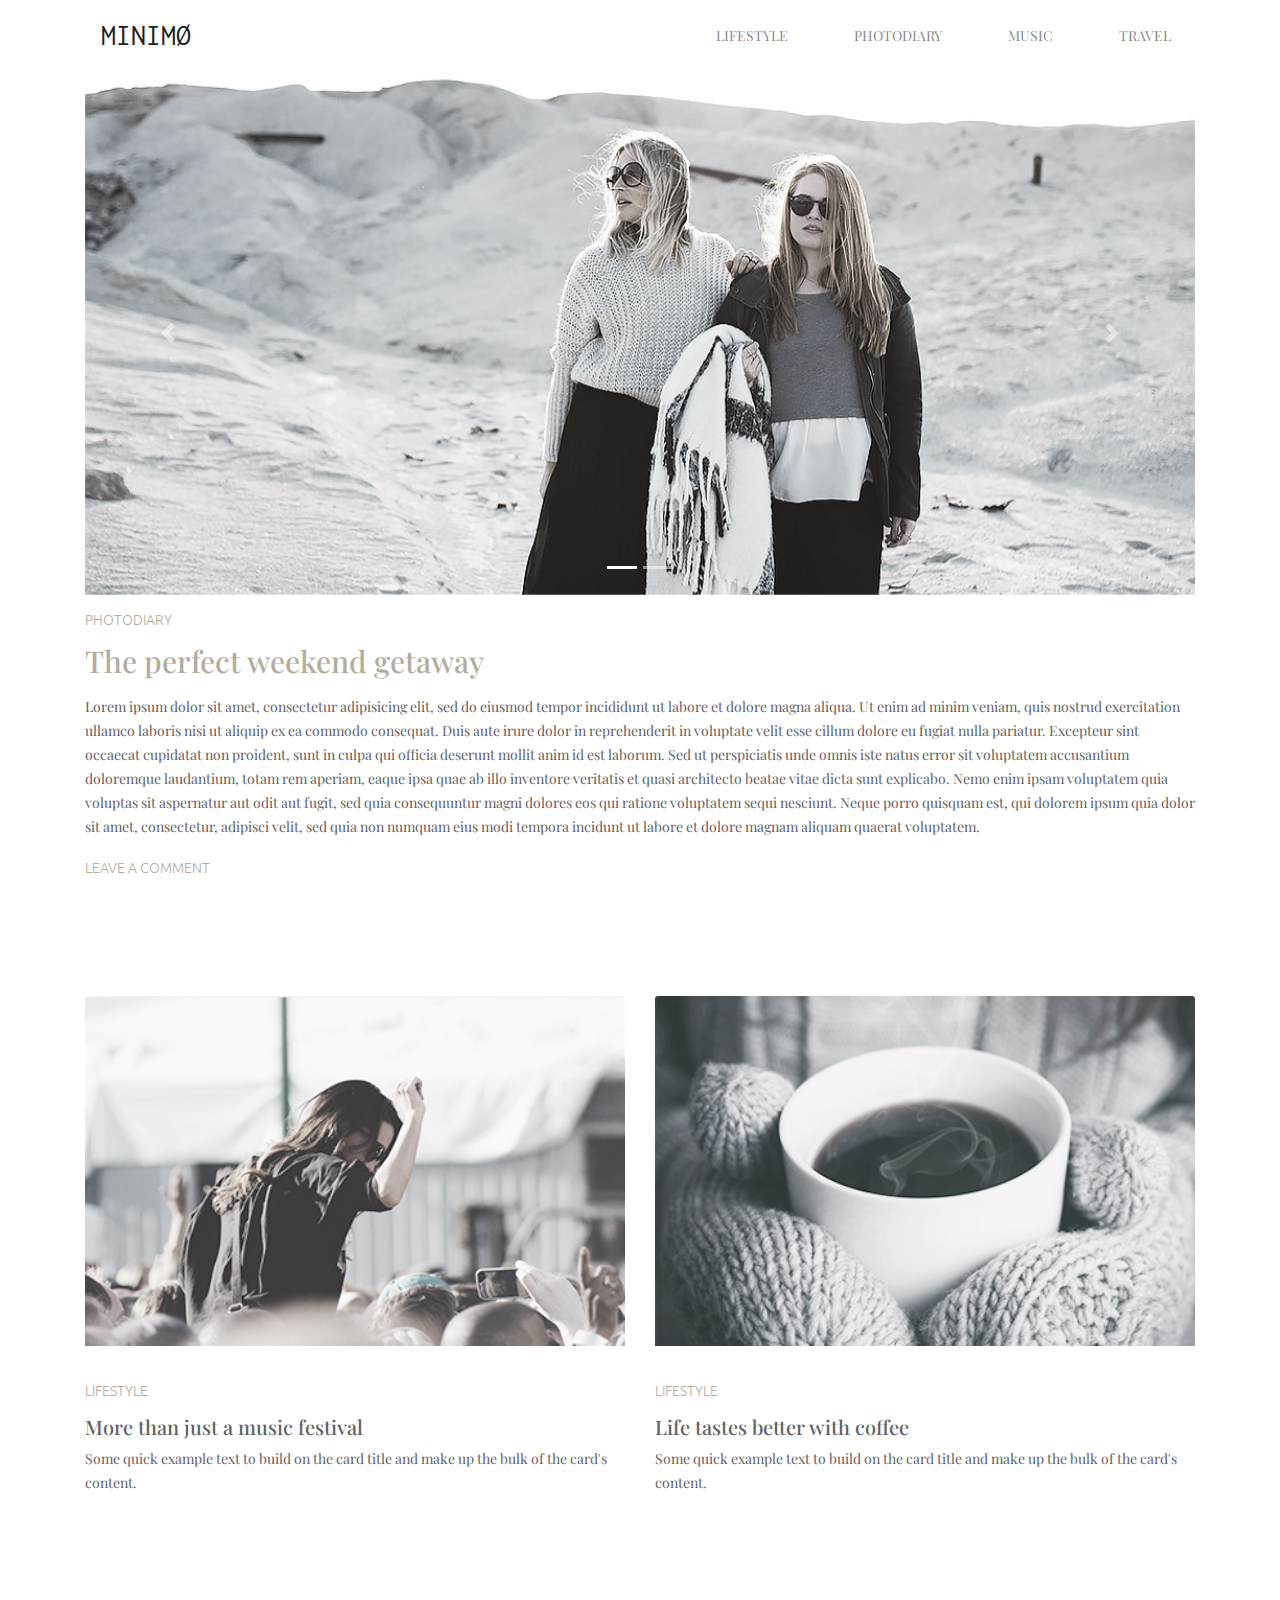
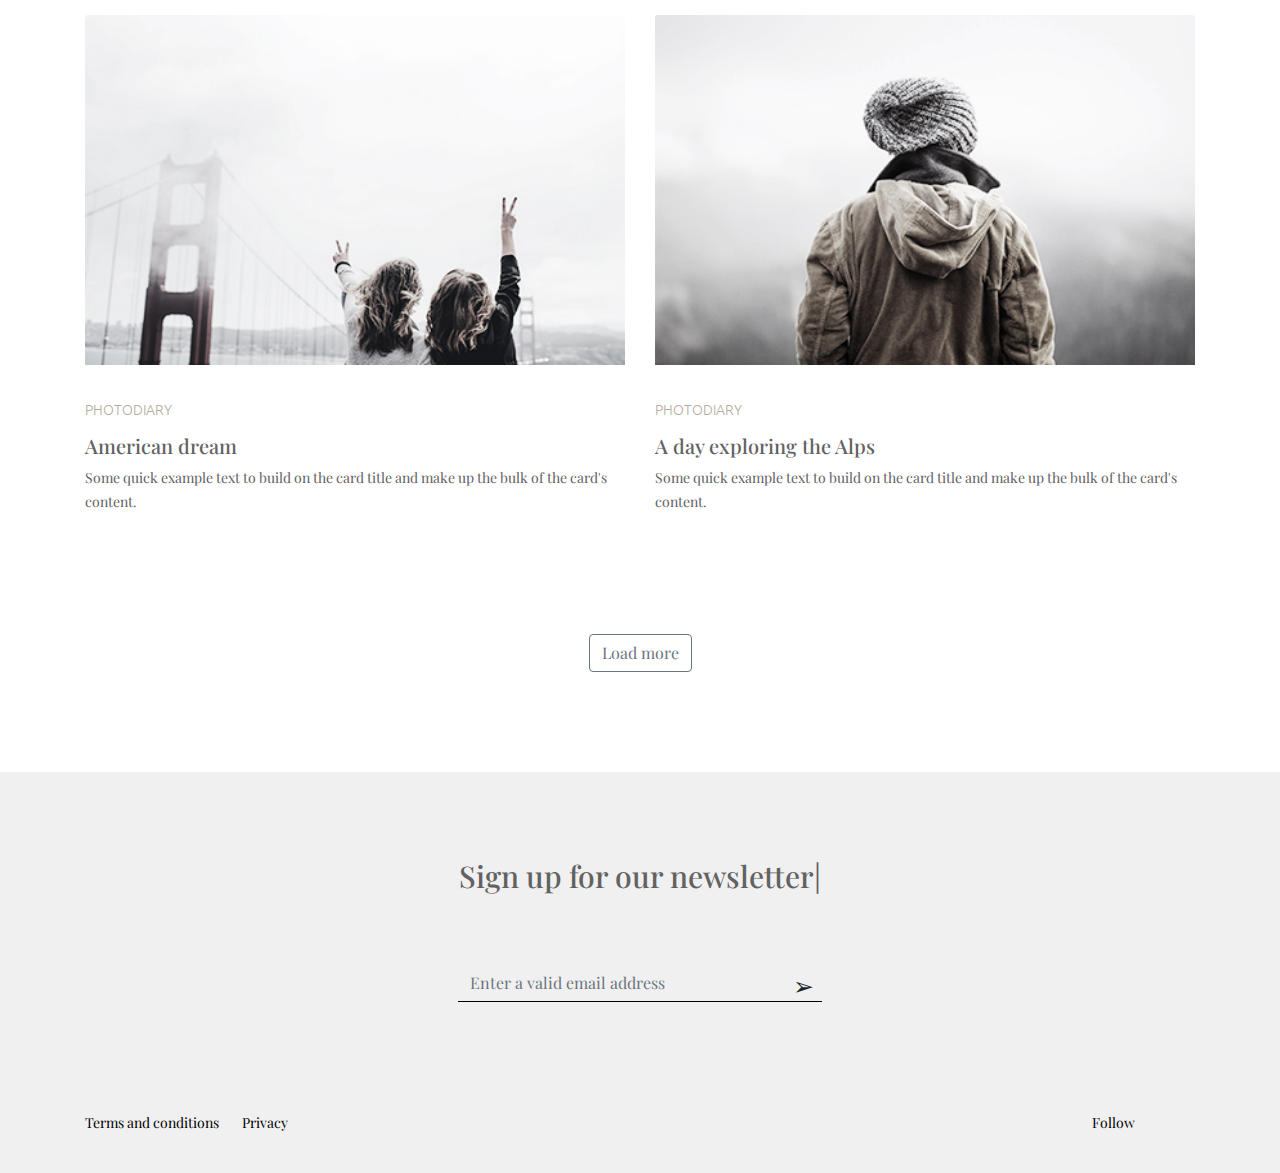
==== index.html @ 40b37865 "New site" ====
<!doctype html>
<html lang="en">
<head>
  
  <meta charset="utf-8">
  <meta name="viewport" content="width=device-width, initial-scale=1, shrink-to-fit=no">
  <link href="https://fonts.googleapis.com/css?family=Inconsolata:400,700|Playfair+Display|Ubuntu:300&display=swap&subset=latin-ext" rel="stylesheet">
  <script src="https://kit.fontawesome.com/ecbe6a66c0.js" crossorigin="anonymous"></script>
  <link rel="stylesheet" href="bootstrap/css/bootstrap.min.css">
  <link rel="stylesheet" href="css/style.css">
  <title>Minimo</title>
</head>
<body>
 
  <header>
    <div class="container">
      <nav class="navbar navbar-expand-lg navbar-light">
        <a class="navbar-brand" href="#">minimø</a>
        <button class="navbar-toggler" type="button" data-toggle="collapse" data-target="#navbarSupportedContent" aria-controls="navbarSupportedContent" aria-expanded="false" aria-label="Toggle navigation">
          <span class="navbar-toggler-icon"></span>
        </button>

        <div class="collapse navbar-collapse" id="navbarSupportedContent">
          <ul class="navbar-nav ml-auto">
            <li class="nav-item"><a class="nav-link" href="#">Lifestyle</a></li>
            <li class="nav-item"><a class="nav-link" href="#">Photodiary</a></li>
            <li class="nav-item"><a class="nav-link" href="#">Music</a></li>
            <li class="nav-item"><a class="nav-link" href="#">Travel</a></li>
          </ul>
        </div>
      </nav>
    </div>
  </header>
  
  <div class="container slider">
    <div id="carouselExampleControls" class="carousel slide carousel-fade" data-ride="carousel">
      <ol class="carousel-indicators">
        <li data-target="#carouselExampleControls" data-slide-to="0" class="active"></li>
        <li data-target="#carouselExampleControls" data-slide-to="1"></li>
      </ol>
      <div class="carousel-inner">
        <div class="carousel-item active">
          <img src="img/bg.jpg" class="d-block w-100" alt="...">
        </div>
        <div class="carousel-item">
          <img src="https://picsum.photos/g/1062/501" class="d-block w-100" alt="...">
        </div>
      </div>
      <a class="carousel-control-prev" href="#carouselExampleControls" role="button" data-slide="prev">
        <span class="carousel-control-prev-icon" aria-hidden="true"></span>
        <span class="sr-only">Previous</span>
      </a>
      <a class="carousel-control-next" href="#carouselExampleControls" role="button" data-slide="next">
        <span class="carousel-control-next-icon" aria-hidden="true"></span>
        <span class="sr-only">Next</span>
      </a>
    </div>
  </div>
  <!-- /.container slider -->
  
  <div class="container">
    <div class="row">
      <div class="col">
        <div class="single-post">
          <h3 class="post-category">Photodiary</h3>
          <h2 class="post-title"><a href="#">The perfect weekend getaway</a></h2>
          <p>Lorem ipsum dolor sit amet, consectetur adipisicing elit, sed do eiusmod tempor incididunt ut labore et dolore magna aliqua. Ut enim ad minim veniam, quis nostrud exercitation ullamco laboris nisi ut aliquip ex ea commodo consequat. Duis aute irure dolor in reprehenderit in voluptate velit esse cillum dolore eu fugiat nulla pariatur. Excepteur sint occaecat cupidatat non proident, sunt in culpa qui officia deserunt mollit anim id est laborum. Sed ut perspiciatis unde omnis iste natus error sit voluptatem accusantium doloremque laudantium, totam rem aperiam, eaque ipsa quae ab illo inventore veritatis et quasi architecto beatae vitae dicta sunt explicabo. Nemo enim ipsam voluptatem quia voluptas sit aspernatur aut odit aut fugit, sed quia consequuntur magni dolores eos qui ratione voluptatem sequi nesciunt. Neque porro quisquam est, qui dolorem ipsum quia dolor sit amet, consectetur, adipisci velit, sed quia non numquam eius modi tempora incidunt ut labore et dolore magnam aliquam quaerat voluptatem.</p>
          <p><a href="#" class="link-more">Leave a comment</a></p>
        </div>
      </div>
    </div>
  </div>
  
  <div class="grid-posts">
    <div class="container">
      <div class="row">
        <div class="col-md-6">
          <div class="card">
            <img src="img/thumb1.jpg" class="card-img-top" alt="...">
            <div class="card-body">
              <h3 class="post-category">Lifestyle</h3>
              <h5 class="post-title">More than just a music festival</h5>
              <p class="card-text">Some quick example text to build on the card title and make up the bulk of the card's content.</p>
            </div>
          </div>
        </div>
        <div class="col-md-6">
          <div class="card">
            <img src="img/thumb3.jpg" class="card-img-top" alt="...">
            <div class="card-body">
              <h3 class="post-category">Lifestyle</h3>
              <h5 class="post-title">Life tastes better with coffee</h5>
              <p class="card-text">Some quick example text to build on the card title and make up the bulk of the card's content.</p>
            </div>
          </div>
        </div>
        <div class="col-md-6">
          <div class="card">
            <img src="img/thumb2.jpg" class="card-img-top" alt="...">
            <div class="card-body">
              <h3 class="post-category">Photodiary</h3>
              <h5 class="post-title">American dream</h5>
              <p class="card-text">Some quick example text to build on the card title and make up the bulk of the card's content.</p>
            </div>
          </div>
        </div>
        <div class="col-md-6">
          <div class="card">
            <img src="img/thumb4.jpg" class="card-img-top" alt="...">
            <div class="card-body">
              <h3 class="post-category">Photodiary</h3>
              <h5 class="post-title">A day exploring the Alps</h5>
              <p class="card-text">Some quick example text to build on the card title and make up the bulk of the card's content.</p>
            </div>
          </div>
        </div>
        
        <div class="col text-center after-posts">
          <button type="button" class="btn btn-outline-secondary load-more">Load more<span class="spinner-grow spinner-grow-sm" role="status" aria-hidden="true"></span></button>
        </div>
        
      </div>
    </div>
  </div>
  
  <!-- section -->
  
  <section class="signup">
    <div class="container">
      <div class="row">
        <div class="col">
          <h3 class="text-center">Sign up for our newsletter|</h3>
          
          <form>
            <div class="form-row">
              <div class="col-lg-4 offset-lg-4 col-md-6 offset-md-3 form-input">
                <input type="email" class="form-control" placeholder="Enter a valid email address" required>
                <button class="btn" type="submit">&#10146</button>
              </div>
            </div>
          </form>
        </div>
      </div>
    </div>
  </section>
  
  <footer>
    <div class="container">
      <div class="d-sm-flex justify-content-between">
        <div class="footer-left">
        <a href="#">Terms and conditions</a>
        <a href="#">Privacy</a>
      </div>
      <div class="footer-right">
        <span>Follow</span>
        <a href="#"><i class="fab fa-facebook-f"></i></a>
        <a href="#"><i class="fab fa-twitter"></i></a>
        <a href="#"><i class="fab fa-instagram"></i></a>
      </div>
    </div>
  </div>
</footer>

<script src="js/jquery-3.4.1.min.js"></script>
<script src="js/popper.min.js" ></script>
<script src="bootstrap/js/bootstrap.min.js"></script>
<script src="js/main.js"></script>
</body>
</html>
---- css/style.css ----
body{
	min-width: 320px;
	font-size: 14px;
	font-family: 'Playfair Display', serif;
	color: #626262;
}

img{
	max-width: 100%;
	height: auto;
}

a{
	color: #b4ad9e;
}
a:hover{
	color: #898377;
}
p{
    line-height: 1.5rem;
}
h2, h3 {
    margin: 1rem 0;
    font-size: 30px;
}
header .navbar-light{
	background-color: #fff;
}
header .navbar-brand{
	font-family: 'Inconsolata', monospace;
	font-size: 30px;
	color: #000;
	text-transform: uppercase;
}
header .nav-item{
	text-transform: uppercase;
	margin-left: 50px;
}
header .nav-item a::after{
	content: '';
	display: block;
	width: 100%;
	background-color: #ccc;
	height: 1px;
	transform: scale(0);
	transition: all .3s;
}
header .nav-item a:hover::after{
	transform: scale(1);
}

.post-category,
.link-more {
    font-family: 'Ubuntu', sans-serif;
    font-size: 14px;
    color: #b4ad9e;
    text-transform: uppercase;
    font-weight: 300;
}
.post-title {
    color: #626262;
}

.grid-posts {
    margin-top: 100px;
    margin-bottom: 100px;
}
.grid-posts .card {
    border: 0;
    margin-bottom: 100px;
}
.grid-posts .card-body {
    padding-left: 0;
    padding-right: 0;
}
.grid-posts .card-img-top {
    max-height: 350px;
}
.LOAD-MORE {
    padding: 1REM 2REM;
    border-color: #626262;
    border-radius: 0;
}
.load-more span{
    display: none;
}
.signup {
    background-color: #f0f0f0;
    padding: 70px 0;
}
signup h3{
    color: #333;
}
.signup form{
    margin-top: 70px;
}
.signup .form-input{
    position: relative;
}
.signup .form-control{
    border: 0;
    border-bottom: 1px solid #000;
    border-radius: 0;
    background-color: transparent;
}
.signup .form-control:focus{
    box-shadow: none;
}
.form-input .btn{
    position: absolute;
    right: 0;
    top: -5px;
    font-size: 25px;
}
footer {
    background-color: #f0f0f0;
    padding: 40px 0;
    color: #000;
}
.footer-left a{
    color: #000;
    margin-right: 20px; 
}
.footer-right a{
    color: #626262;
    margin-left: 20px; 
}


/* Large Devices, Wide Screens */
@media only screen and (max-width : 1200px) {
	
}

@media only screen and (max-width : 1199px) {
	.grid-posts .card-img-top {
    max-height: 300px;
}
}

/* Medium Devices, Desktops */
@media only screen and (max-width : 992px) {
	.grid-posts .card-img-top {
    max-height: 220px;
}
}

@media only screen and (max-width : 991px) {
	
}

/* Small Devices, Tablets */
@media only screen and (max-width : 768px) {
    
}

@media only screen and (max-width : 767px) {
	.grid-posts .card-img-top {
    max-height: 100%;
}
}

/* Extra Small Devices, Phones */
@media only screen and (max-width : 480px) {
	
}
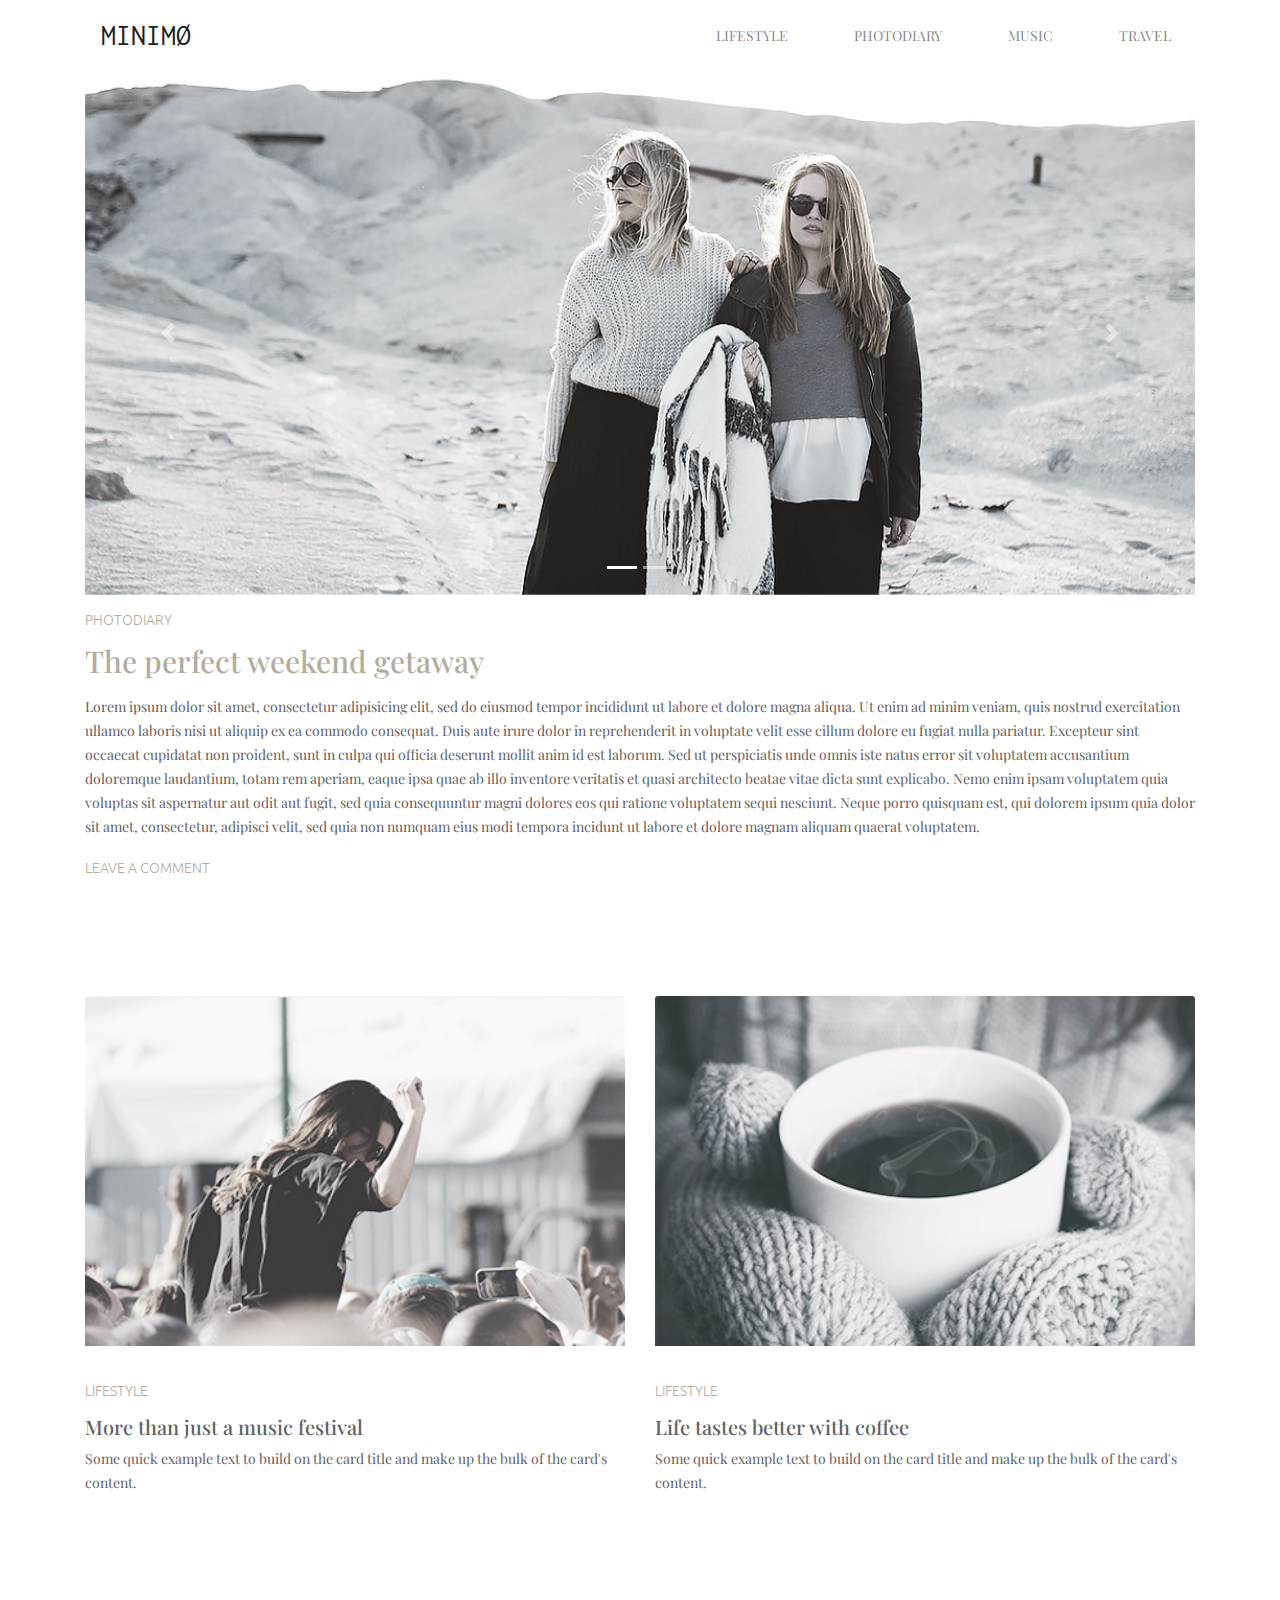
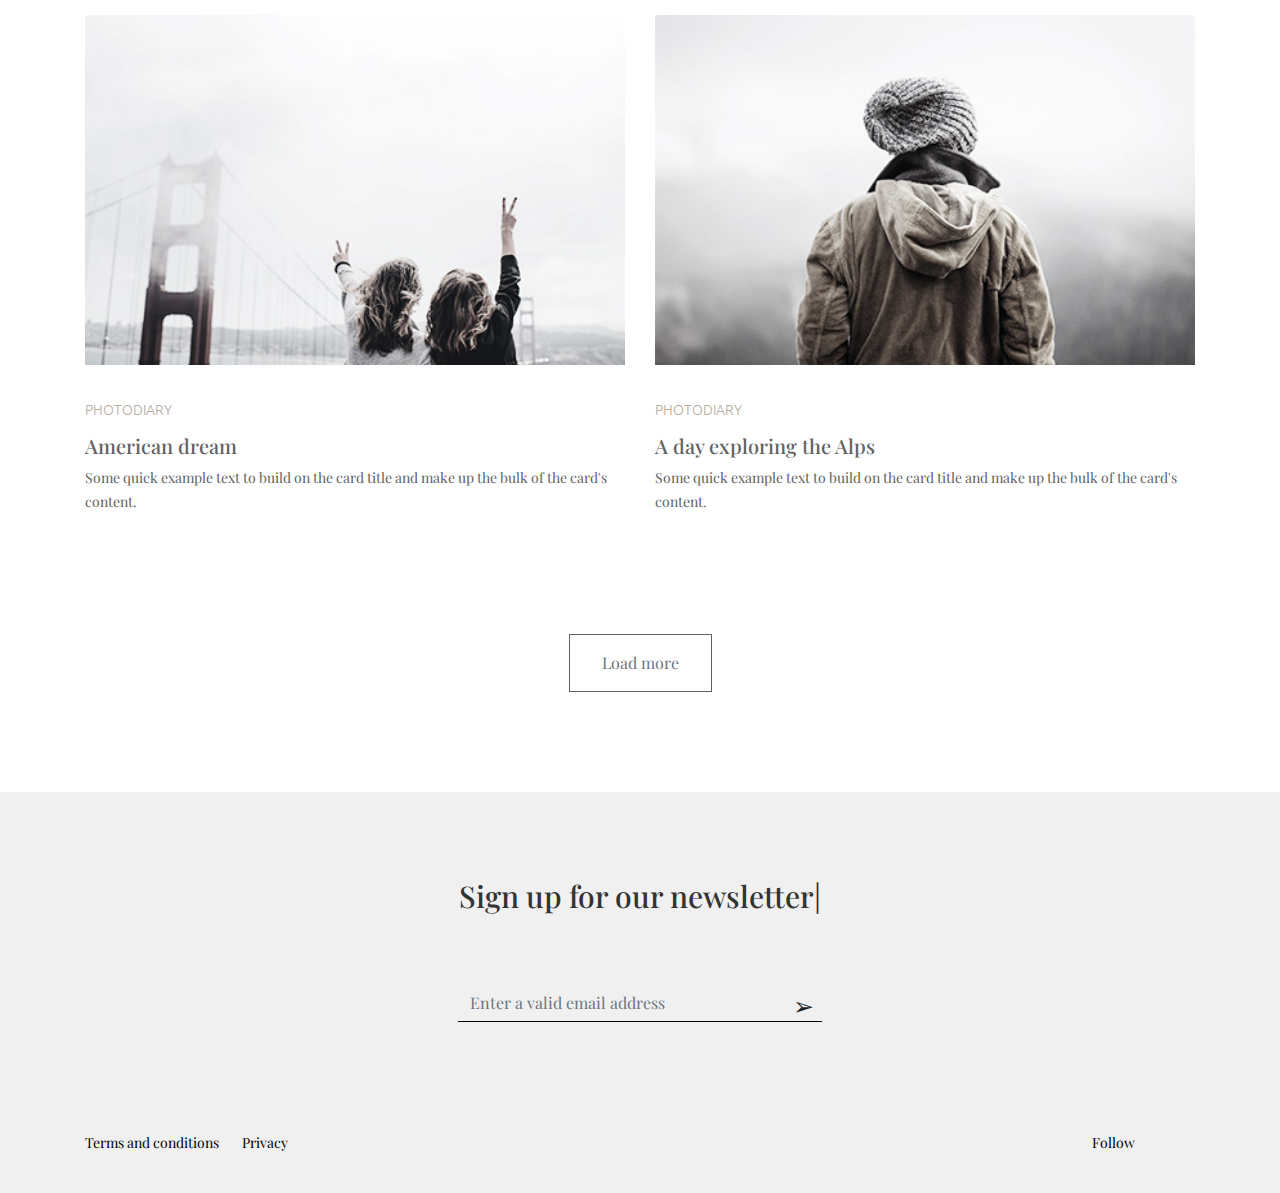
==== commit 6f489eb9: "new js code" ====
--- a/index.html
+++ b/index.html
@@ -1,11 +1,9 @@
 <!doctype html>
 <html lang="en">
 <head>
-  
   <meta charset="utf-8">
   <meta name="viewport" content="width=device-width, initial-scale=1, shrink-to-fit=no">
   <link href="https://fonts.googleapis.com/css?family=Inconsolata:400,700|Playfair+Display|Ubuntu:300&display=swap&subset=latin-ext" rel="stylesheet">
-  <script src="https://kit.fontawesome.com/ecbe6a66c0.js" crossorigin="anonymous"></script>
   <link rel="stylesheet" href="bootstrap/css/bootstrap.min.css">
   <link rel="stylesheet" href="css/style.css">
   <title>Minimo</title>
@@ -116,8 +114,11 @@
         </div>
         
         <div class="col text-center after-posts">
-          <button type="button" class="btn btn-outline-secondary load-more">Load more<span class="spinner-grow spinner-grow-sm" role="status" aria-hidden="true"></span></button>
-        </div>
+					<button type="button" class="btn btn-outline-secondary load-more">
+						Load more
+						<span class="spinner-grow spinner-grow-sm" role="status" aria-hidden="true"></span>
+					</button>
+				</div>		
         
       </div>
     </div>
@@ -161,7 +162,7 @@
   </div>
 </footer>
 
-<script src="js/jquery-3.4.1.min.js"></script>
+<script src="js/jquery-3.3.1.min.js"></script>
 <script src="js/popper.min.js" ></script>
 <script src="bootstrap/js/bootstrap.min.js"></script>
 <script src="js/main.js"></script>
--- a/css/style.css
+++ b/css/style.css
@@ -76,8 +76,8 @@
 .grid-posts .card-img-top {
     max-height: 350px;
 }
-.LOAD-MORE {
-    padding: 1REM 2REM;
+.load-more {
+    padding: 1rem 2rem;
     border-color: #626262;
     border-radius: 0;
 }
@@ -88,7 +88,7 @@
     background-color: #f0f0f0;
     padding: 70px 0;
 }
-signup h3{
+.signup h3{
     color: #333;
 }
 .signup form{
